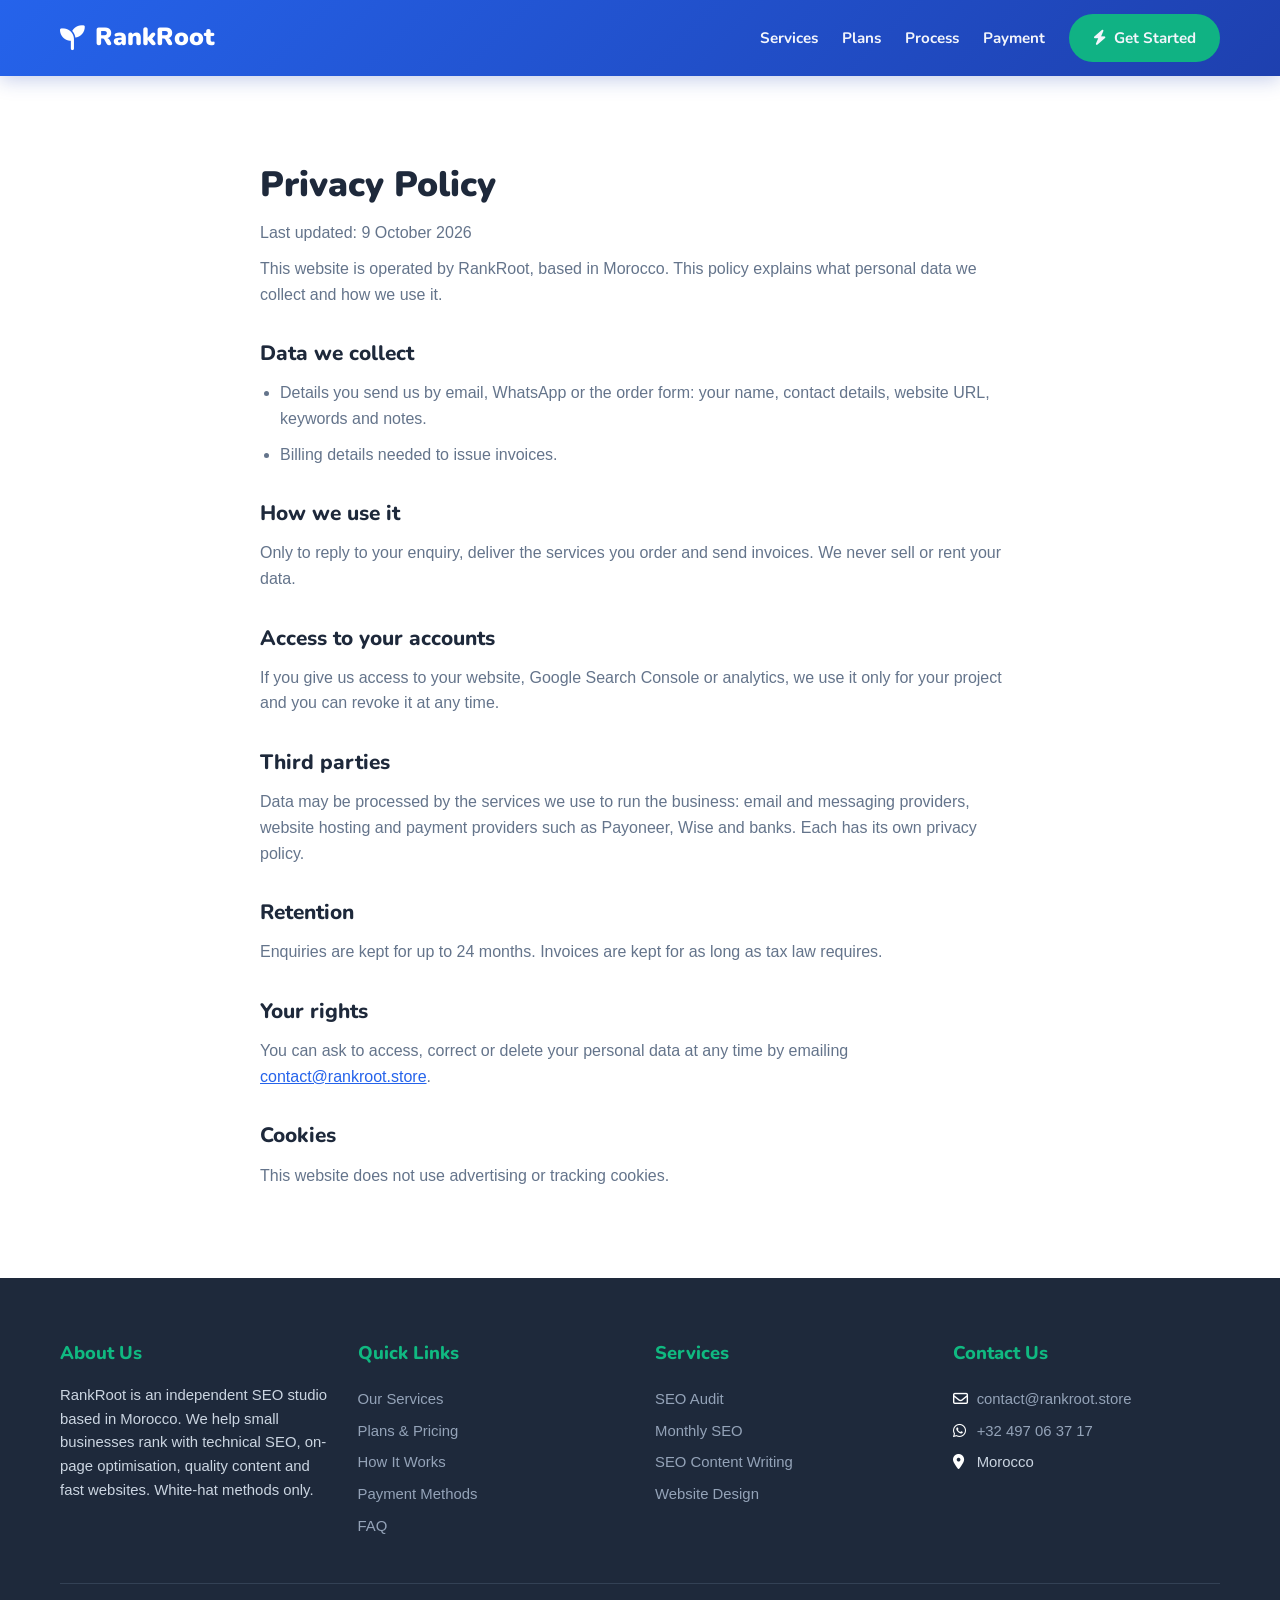
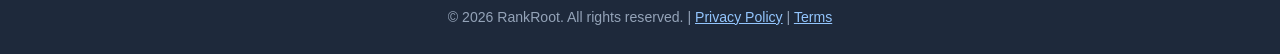
==== privacy.html @ 09e85301 "RankRoot SEO services site Co-Authored-By: Claude Opus 5.5 <noreply@anthropic.com>" ====
<!doctype html>
<html lang="en">
<head>
<meta charset="utf-8">
<meta name="viewport" content="width=device-width, initial-scale=1">
<title>Privacy Policy | RankRoot</title>
<meta name="description" content="Privacy policy for RankRoot.">
<link rel="preconnect" href="https://fonts.googleapis.com">
<link rel="preconnect" href="https://fonts.gstatic.com" crossorigin>
<link href="https://fonts.googleapis.com/css2?family=Nunito:wght@700;800;900&display=swap" rel="stylesheet">
<link rel="stylesheet" href="https://cdnjs.cloudflare.com/ajax/libs/font-awesome/6.5.1/css/all.min.css">
<link rel="stylesheet" href="styles.css">
</head>
<body>
<header>
  <nav class="container nav">
    <a class="logo" href="index.html"><i class="fa-solid fa-seedling"></i> RankRoot</a>
    <button class="nav-toggle" aria-label="Menu" onclick="this.nextElementSibling.classList.toggle('open')"><i class="fa-solid fa-bars"></i></button>
    <ul>
      <li><a href="index.html#services">Services</a></li>
      <li><a href="index.html#plans">Plans</a></li>
      <li><a href="index.html#process">Process</a></li>
      <li><a href="index.html#payment">Payment</a></li>
      <li><a class="btn" href="index.html#plans"><i class="fa-solid fa-bolt"></i> Get Started</a></li>
    </ul>
  </nav>
</header>
<main>

<section class="legal-page"><div class="container prose">
  <h1>Privacy Policy</h1>
  <p>Last updated: 9 October 2026</p>
  <p>This website is operated by RankRoot, based in Morocco. This policy explains what personal data we collect and how we use it.</p>
  <h2>Data we collect</h2>
  <ul><li>Details you send us by email, WhatsApp or the order form: your name, contact details, website URL, keywords and notes.</li>
  <li>Billing details needed to issue invoices.</li></ul>
  <h2>How we use it</h2>
  <p>Only to reply to your enquiry, deliver the services you order and send invoices. We never sell or rent your data.</p>
  <h2>Access to your accounts</h2>
  <p>If you give us access to your website, Google Search Console or analytics, we use it only for your project and you can revoke it at any time.</p>
  <h2>Third parties</h2>
  <p>Data may be processed by the services we use to run the business: email and messaging providers, website hosting and payment providers such as Payoneer, Wise and banks. Each has its own privacy policy.</p>
  <h2>Retention</h2>
  <p>Enquiries are kept for up to 24 months. Invoices are kept for as long as tax law requires.</p>
  <h2>Your rights</h2>
  <p>You can ask to access, correct or delete your personal data at any time by emailing <a href="mailto:contact@rankroot.store">contact@rankroot.store</a>.</p>
  <h2>Cookies</h2>
  <p>This website does not use advertising or tracking cookies.</p>
</div></section>
</main>
<footer>
  <div class="container">
    <div class="footer-grid">
      <div>
        <h4>About Us</h4>
        <p style="font-size:.93rem">RankRoot is an independent SEO studio based in Morocco. We help small businesses rank with technical SEO, on-page optimisation, quality content and fast websites. White-hat methods only.</p>
      </div>
      <div>
        <h4>Quick Links</h4>
        <ul>
          <li><a href="index.html#services">Our Services</a></li>
          <li><a href="index.html#plans">Plans &amp; Pricing</a></li>
          <li><a href="index.html#process">How It Works</a></li>
          <li><a href="index.html#payment">Payment Methods</a></li>
          <li><a href="index.html#faq">FAQ</a></li>
        </ul>
      </div>
      <div>
        <h4>Services</h4>
        <ul>
          <li><a href="index.html#plan-audit">SEO Audit</a></li>
          <li><a href="index.html#plan-monthly">Monthly SEO</a></li>
          <li><a href="index.html#plan-content">SEO Content Writing</a></li>
          <li><a href="index.html#plan-web">Website Design</a></li>
        </ul>
      </div>
      <div class="contact">
        <h4>Contact Us</h4>
        <ul>
          <li><i class="fa-regular fa-envelope"></i> <a href="mailto:contact@rankroot.store">contact@rankroot.store</a></li>
          <li><i class="fa-brands fa-whatsapp"></i> <a href="https://wa.me/32497063717">+32 497 06 37 17</a></li>
          
          <li><i class="fa-solid fa-location-dot"></i> Morocco</li>
        </ul>
      </div>
    </div>
    <p class="copy">&copy; 2026 RankRoot. All rights reserved. | <a href="privacy.html">Privacy Policy</a> | <a href="terms.html">Terms</a></p>
  </div>
</footer>
</body>
</html>
---- styles.css ----
:root {
  --primary-color: #2563eb;
  --secondary-color: #1e40af;
  --accent-color: #10b981;
  --accent-dark: #059669;
  --dark: #1e293b;
  --muted: #64748b;
  --light: #f8fafc;
  --border: #e2e8f0;
  --c-audit: #FF7A59;
  --c-monthly: #3F9EFF;
  --c-content: #7F1BC2;
  --c-web: #0ea5a4;
  --shadow: 0 10px 25px rgba(0, 0, 0, 0.08);
  --shadow2: 0 14px 35px rgba(37, 99, 235, 0.14);
  --radius: 14px;
}

* { margin: 0; padding: 0; box-sizing: border-box; }
html { scroll-behavior: smooth; }
section[id], [id^="plan-"] { scroll-margin-top: 90px; }
body {
  font-family: -apple-system, BlinkMacSystemFont, "Segoe UI", Roboto, Oxygen, Ubuntu, Cantarell, "Helvetica Neue", Arial, "Noto Sans", sans-serif;
  line-height: 1.6;
  color: var(--dark);
  background: var(--light);
  -webkit-text-size-adjust: 100%;
  overflow-x: hidden;
}
h1, h2, h3, h4, .logo, .btn, .badge, .price { font-family: "Nunito", -apple-system, "Segoe UI", sans-serif; }
a { color: var(--primary-color); }
.container { max-width: 1200px; margin: 0 auto; padding: 0 20px; }

/* Header */
header {
  background: linear-gradient(135deg, var(--primary-color) 0%, var(--secondary-color) 100%);
  position: sticky; top: 0; z-index: 50;
  box-shadow: 0 4px 18px rgba(30, 64, 175, 0.25);
}
.nav { display: flex; align-items: center; justify-content: space-between; height: 76px; gap: 16px; }
.logo { color: #fff; font-weight: 900; font-size: 1.55rem; text-decoration: none; display: flex; align-items: center; gap: 10px; }
.nav ul { list-style: none; display: flex; align-items: center; gap: 24px; }
.nav ul a { color: #fff; text-decoration: none; font-weight: 700; font-size: 0.95rem; font-family: "Nunito", sans-serif; opacity: .95; }
.nav ul a:hover { opacity: 1; text-decoration: underline; text-underline-offset: 4px; }
.nav ul a.btn { text-decoration: none; }
.nav-toggle { display: none; background: none; border: 0; color: #fff; font-size: 1.5rem; cursor: pointer; }

/* Buttons */
.btn {
  display: inline-flex; align-items: center; justify-content: center; gap: 8px;
  background: var(--accent-color); color: #fff; border: 0; cursor: pointer;
  padding: 12px 24px; border-radius: 999px; text-decoration: none; font-weight: 800; font-size: 0.95rem;
  transition: background .2s, transform .2s;
}
.btn:hover { background: var(--accent-dark); transform: translateY(-1px); }
.btn-block { width: 100%; }

/* Hero */
.hero {
  background: linear-gradient(135deg, var(--primary-color) 0%, var(--secondary-color) 100%);
  color: #fff; padding: 90px 0 75px; text-align: center;
}
.hero h1 { font-size: clamp(2rem, 4.6vw, 3.1rem); font-weight: 900; line-height: 1.15; margin-bottom: 16px; }
.hero p { font-size: 1.15rem; opacity: .95; margin-bottom: 28px; }
.trust { display: flex; flex-wrap: wrap; justify-content: center; gap: 14px 32px; margin-top: 44px; font-weight: 800; font-family: "Nunito", sans-serif; }
.trust i { color: var(--accent-color); margin-right: 8px; }

/* Sections */
section { padding: 80px 0; }
.alt { background: #fff; }
.section-title { text-align: center; margin-bottom: 48px; }
.section-title h2 { font-size: clamp(1.8rem, 3.6vw, 2.5rem); font-weight: 900; margin-bottom: 10px; }
.section-title p { color: var(--muted); max-width: 680px; margin: 0 auto; }

/* Service cards */
.grid { display: grid; gap: 24px; }
.grid-3 { grid-template-columns: repeat(3, 1fr); }
.grid-4 { grid-template-columns: repeat(4, 1fr); }
.card {
  background: #fff; border: 1px solid var(--border); border-radius: var(--radius);
  padding: 30px 26px; box-shadow: var(--shadow); transition: transform .25s, box-shadow .25s;
}
.card:hover { transform: translateY(-4px); box-shadow: var(--shadow2); }
.card .ico { font-size: 2rem; color: var(--primary-color); margin-bottom: 18px; }
.card h3 { font-size: 1.3rem; font-weight: 800; margin-bottom: 10px; }
.card > p { color: var(--muted); font-size: 0.97rem; }
.checks { list-style: none; margin-top: 18px; }
.checks li { padding: 6px 0; font-size: 0.95rem; }
.checks li i { color: var(--accent-color); margin-right: 10px; }

/* Feature panel (like the DR/DA/TF detail blocks) */
.panel {
  background: #fff; border: 2px solid var(--panel, var(--primary-color)); border-radius: 18px;
  padding: 40px; margin-bottom: 36px; box-shadow: var(--shadow);
}
.panel-head { display: flex; align-items: center; gap: 18px; margin-bottom: 24px; }
.panel-tag {
  background: var(--panel); color: #fff; font-family: "Nunito", sans-serif; font-weight: 900;
  font-size: 1.5rem; width: 72px; height: 72px; border-radius: 14px; display: grid; place-items: center; flex-shrink: 0;
}
.panel-head h3 { font-size: clamp(1.4rem, 2.8vw, 2rem); font-weight: 900; }
.panel-body { display: grid; grid-template-columns: 1.7fr 1fr; gap: 36px; }
.panel-body p { color: var(--muted); margin-bottom: 14px; }
.panel-body h4 { font-size: 1.2rem; font-weight: 800; margin: 24px 0 10px; }
.why { list-style: none; }
.why li { padding: 11px 0; border-bottom: 1px solid var(--border); font-size: 0.97rem; }
.why li:last-child { border-bottom: 0; }
.why li i { color: var(--accent-color); margin-right: 10px; }
.side-box { background: var(--light); border: 1px solid var(--border); border-radius: var(--radius); padding: 26px; align-self: start; }
.side-box h5 { font-family: "Nunito", sans-serif; font-size: 1.05rem; font-weight: 800; text-align: center; margin-bottom: 16px; }
.side-box .row { display: flex; justify-content: space-between; gap: 10px; padding: 9px 0; border-bottom: 1px dashed var(--border); font-size: 0.93rem; }
.side-box .row:last-child { border-bottom: 0; }
.side-box .row span:first-child { color: var(--muted); }
.side-box .row span:last-child { font-weight: 700; text-align: right; }

/* Package cards */
.pk-head { display: flex; justify-content: space-between; align-items: baseline; gap: 12px; margin: 0 0 16px; flex-wrap: wrap; }
.pk-head h4 { font-family: "Nunito", sans-serif; font-size: 1.3rem; font-weight: 700; }
.pk-head h4 i { color: var(--panel); margin-right: 8px; }
.pk-head small { color: var(--muted); font-weight: 700; }
.packages { margin-bottom: 60px; }
.pkg {
  position: relative; background: #fff; border: 1px solid var(--border); border-radius: var(--radius);
  padding: 28px 22px 24px; box-shadow: var(--shadow); text-align: center; display: flex; flex-direction: column;
}
.pkg.featured { border: 2px solid var(--accent-color); }
.ribbon {
  position: absolute; top: -13px; right: 18px; background: var(--accent-color); color: #fff;
  font-size: 0.72rem; font-weight: 900; letter-spacing: .06em; padding: 4px 12px; border-radius: 999px; font-family: "Nunito", sans-serif;
}
.badge {
  display: inline-block; background: var(--panel); color: #fff; font-weight: 900; font-size: 1.15rem;
  padding: 8px 20px; border-radius: 999px; margin: 0 auto 18px;
}
.price { font-size: 2.1rem; font-weight: 900; color: var(--primary-color); line-height: 1; margin-bottom: 18px; }
.price small { font-size: 0.85rem; color: var(--muted); font-weight: 700; }
.pkg .checks { text-align: left; margin: 0 0 20px; flex-grow: 1; }
.pkg .checks li { font-weight: 700; font-size: 0.92rem; }

/* Process */
.step { text-align: center; }
.step .num {
  width: 54px; height: 54px; border-radius: 50%; margin: 0 auto 14px; display: grid; place-items: center;
  background: linear-gradient(135deg, var(--primary-color), var(--secondary-color)); color: #fff; font-weight: 900; font-size: 1.3rem; font-family: "Nunito", sans-serif;
}
.step h3 { font-size: 1.1rem; font-weight: 800; margin-bottom: 6px; }
.step p { color: var(--muted); font-size: 0.95rem; }

/* Payment */
.pay-grid { display: flex; flex-wrap: wrap; justify-content: center; gap: 22px; }
.pay {
  background: #fff; border-radius: var(--radius); box-shadow: var(--shadow); padding: 26px 18px;
  width: 200px; text-align: center;
}
.pay i { font-size: 2rem; color: var(--primary-color); margin-bottom: 12px; }
.pay h3 { font-size: 1rem; font-weight: 800; }
.pay p { font-size: 0.82rem; color: var(--muted); font-weight: 700; }

/* Why choose us */
.why-card { display: flex; gap: 18px; align-items: flex-start; background: var(--light); border: 1px solid var(--border); border-radius: var(--radius); padding: 26px; }
.why-card i { font-size: 1.6rem; color: var(--primary-color); margin-top: 4px; width: 28px; text-align: center; }
.why-card h3 { font-size: 1.12rem; font-weight: 800; margin-bottom: 4px; }
.why-card p { color: var(--muted); font-size: 0.94rem; }

/* About */
.about { display: grid; grid-template-columns: 1fr 1fr; gap: 40px; align-items: start; }
.about h2 { font-size: clamp(1.7rem, 3.2vw, 2.3rem); font-weight: 900; margin-bottom: 14px; }
.about p { color: var(--muted); margin-bottom: 14px; }

/* FAQ */
.faq { max-width: 820px; margin: 0 auto; }
.faq details { background: #fff; border: 1px solid var(--border); border-radius: 12px; padding: 18px 22px; margin-bottom: 12px; box-shadow: var(--shadow); }
.faq summary { font-family: "Nunito", sans-serif; font-weight: 800; font-size: 1.05rem; cursor: pointer; }
.faq details p { color: var(--muted); margin-top: 10px; }

/* Footer */
footer { background: var(--dark); color: #cbd5e1; padding: 60px 0 26px; }
.footer-grid { display: grid; grid-template-columns: repeat(4, 1fr); gap: 30px; }
footer h4 { color: var(--accent-color); font-family: "Nunito", sans-serif; font-weight: 800; font-size: 1.15rem; margin-bottom: 16px; }
footer ul { list-style: none; }
footer li { padding: 4px 0; font-size: 0.93rem; }
footer a { color: #94a3b8; text-decoration: none; }
footer a:hover { color: #fff; }
footer .contact i { width: 20px; color: #fff; }
.copy { border-top: 1px solid #334155; margin-top: 40px; padding-top: 22px; text-align: center; font-size: 0.88rem; color: #94a3b8; }
.copy a { color: #93c5fd; text-decoration: underline; }

/* Order modal */
.modal { position: fixed; inset: 0; background: rgba(15, 23, 42, 0.6); display: none; align-items: center; justify-content: center; padding: 16px; z-index: 100; }
.modal.open { display: flex; }
.modal-box { background: #fff; border-radius: 18px; width: 100%; max-width: 520px; max-height: 92vh; overflow-y: auto; padding: 30px; position: relative; }
.modal-box h3 { font-size: 1.5rem; font-weight: 900; }
.modal-box > p { color: var(--muted); font-size: 0.93rem; margin-bottom: 8px; }
.modal-close { position: absolute; top: 14px; right: 18px; background: none; border: 0; font-size: 1.6rem; cursor: pointer; color: var(--muted); }
.modal label { display: block; font-weight: 700; font-size: 0.88rem; margin: 14px 0 6px; }
.modal input, .modal textarea, .modal select { width: 100%; padding: 11px 13px; border: 1px solid var(--border); border-radius: 10px; font: inherit; background: #fff; color: var(--dark); }
.modal input[readonly] { background: var(--light); font-weight: 700; }
.modal textarea { min-height: 90px; resize: vertical; }
.pay-pick { display: flex; flex-wrap: wrap; gap: 8px; }
.pay-pick button { border: 1px solid var(--border); background: #fff; border-radius: 999px; padding: 7px 14px; font: inherit; font-size: 0.88rem; font-weight: 700; cursor: pointer; }
.pay-pick button.on { background: var(--primary-color); border-color: var(--primary-color); color: #fff; }
.send { display: grid; grid-template-columns: 1fr 1fr; gap: 10px; margin-top: 20px; }
.btn-tg { background: #229ED9; }
.btn-tg:hover { background: #1b84b6; }
.btn-mail { background: var(--dark); grid-column: 1 / -1; }
.btn-mail:hover { background: #0f172a; }

/* Legal pages */
.legal-page { background: #fff; }
.prose { max-width: 800px; }
.prose h1 { font-size: 2.2rem; font-weight: 900; margin-bottom: 8px; }
.prose h2 { font-size: 1.3rem; font-weight: 800; margin: 30px 0 10px; }
.prose p, .prose li { color: var(--muted); margin-bottom: 10px; }
.prose ul { margin-left: 20px; }

@media (max-width: 980px) {
  .grid-4 { grid-template-columns: repeat(2, 1fr); }
  .grid-3 { grid-template-columns: repeat(2, 1fr); }
  .panel-body, .about { grid-template-columns: 1fr; }
  .footer-grid { grid-template-columns: repeat(2, 1fr); }
}
@media (max-width: 760px) {
  .nav-toggle { display: block; }
  .nav ul {
    display: none; position: absolute; top: 76px; left: 0; right: 0; flex-direction: column; gap: 0;
    background: var(--secondary-color); padding: 8px 0 18px;
  }
  .nav ul.open { display: flex; }
  .nav ul li { width: 100%; text-align: center; }
  .nav ul a { display: block; padding: 12px; }
  .nav ul a.btn { display: inline-flex; margin-top: 8px; }
  .grid-3, .grid-4, .footer-grid { grid-template-columns: 1fr; }
  section { padding: 60px 0; }
  .panel { padding: 24px 18px; }
  .panel-tag { width: 58px; height: 58px; font-size: 1.2rem; }
  .send { grid-template-columns: 1fr; }
}
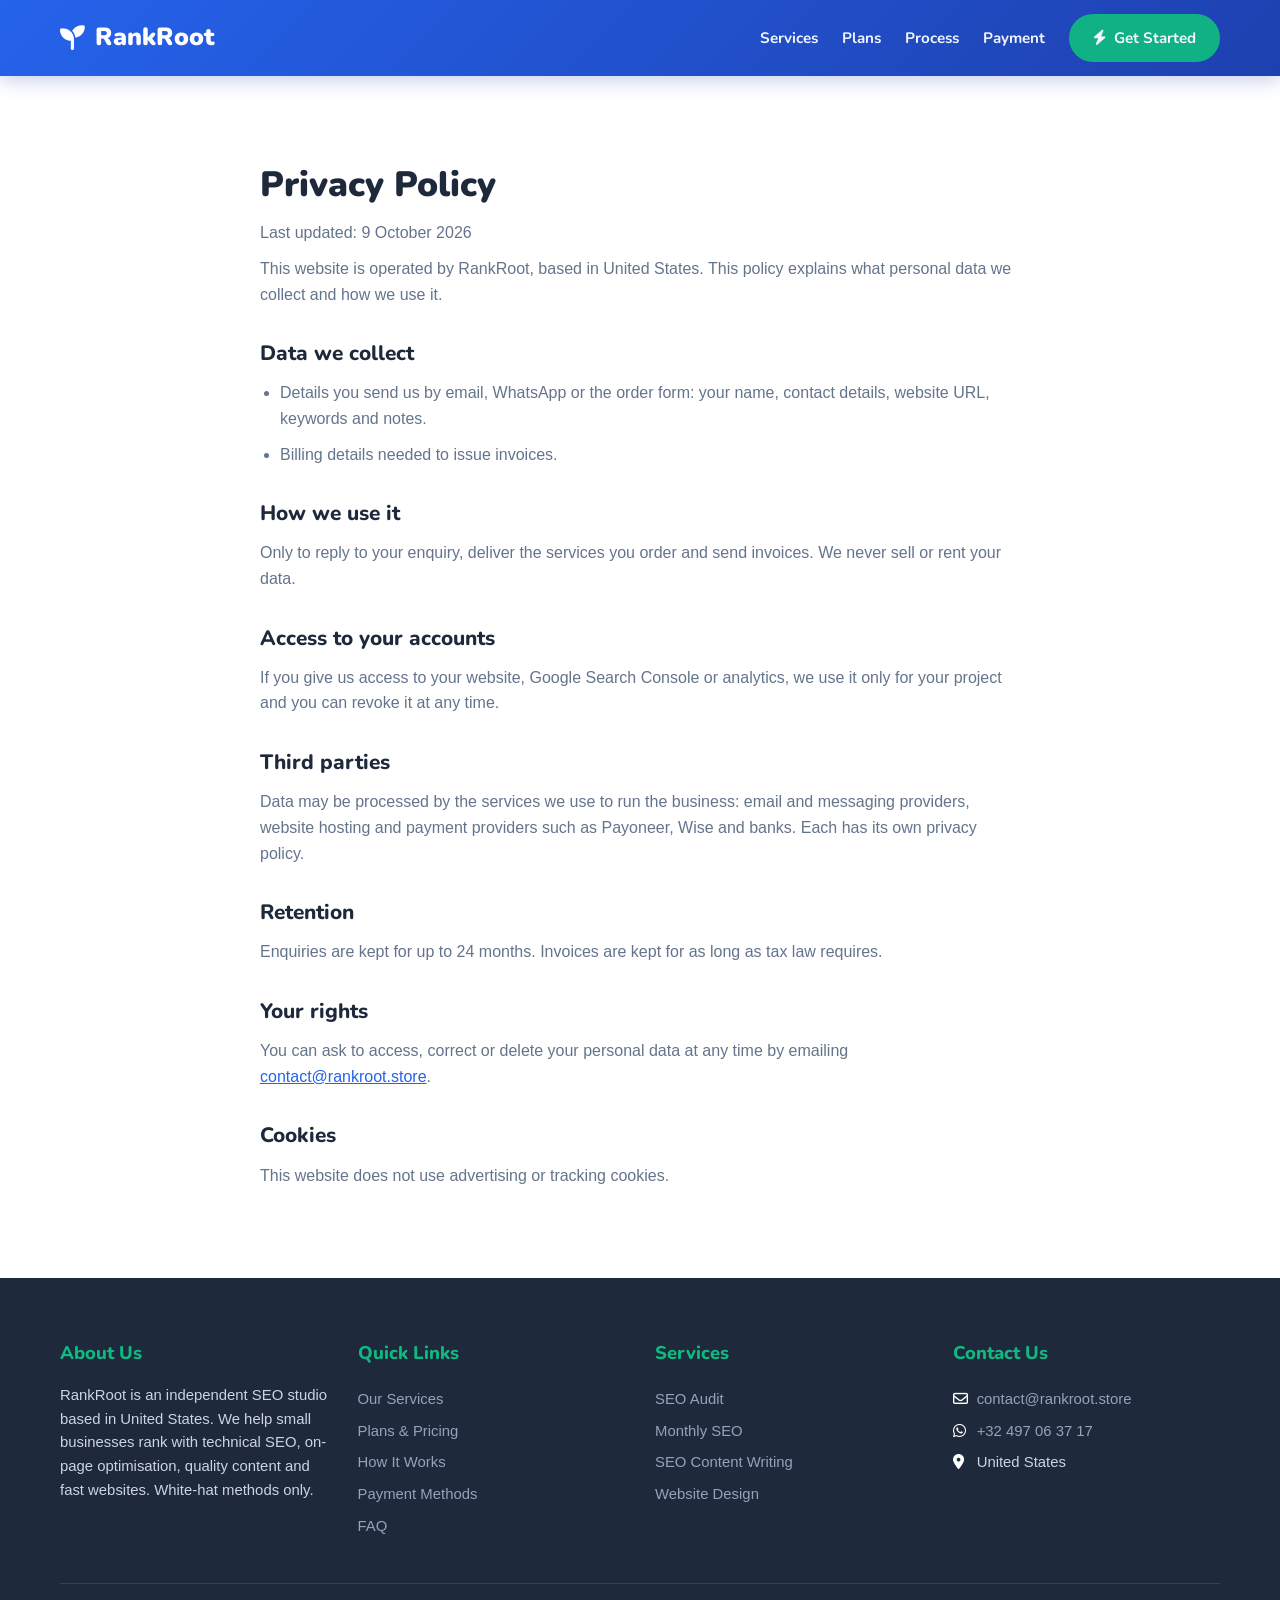
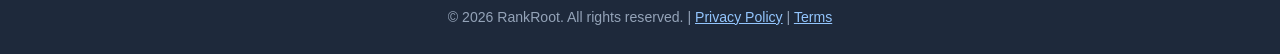
==== commit 0288bd94: "Set business location to United States (US LLC) Co-Authored-By: Claude Opus 5.5 <noreply@anthropic.c" ====
--- a/privacy.html
+++ b/privacy.html
@@ -30,7 +30,7 @@
 <section class="legal-page"><div class="container prose">
   <h1>Privacy Policy</h1>
   <p>Last updated: 9 October 2026</p>
-  <p>This website is operated by RankRoot, based in Morocco. This policy explains what personal data we collect and how we use it.</p>
+  <p>This website is operated by RankRoot, based in United States. This policy explains what personal data we collect and how we use it.</p>
   <h2>Data we collect</h2>
   <ul><li>Details you send us by email, WhatsApp or the order form: your name, contact details, website URL, keywords and notes.</li>
   <li>Billing details needed to issue invoices.</li></ul>
@@ -53,7 +53,7 @@
     <div class="footer-grid">
       <div>
         <h4>About Us</h4>
-        <p style="font-size:.93rem">RankRoot is an independent SEO studio based in Morocco. We help small businesses rank with technical SEO, on-page optimisation, quality content and fast websites. White-hat methods only.</p>
+        <p style="font-size:.93rem">RankRoot is an independent SEO studio based in United States. We help small businesses rank with technical SEO, on-page optimisation, quality content and fast websites. White-hat methods only.</p>
       </div>
       <div>
         <h4>Quick Links</h4>
@@ -80,7 +80,7 @@
           <li><i class="fa-regular fa-envelope"></i> <a href="mailto:contact@rankroot.store">contact@rankroot.store</a></li>
           <li><i class="fa-brands fa-whatsapp"></i> <a href="https://wa.me/32497063717">+32 497 06 37 17</a></li>
           
-          <li><i class="fa-solid fa-location-dot"></i> Morocco</li>
+          <li><i class="fa-solid fa-location-dot"></i> United States</li>
         </ul>
       </div>
     </div>
